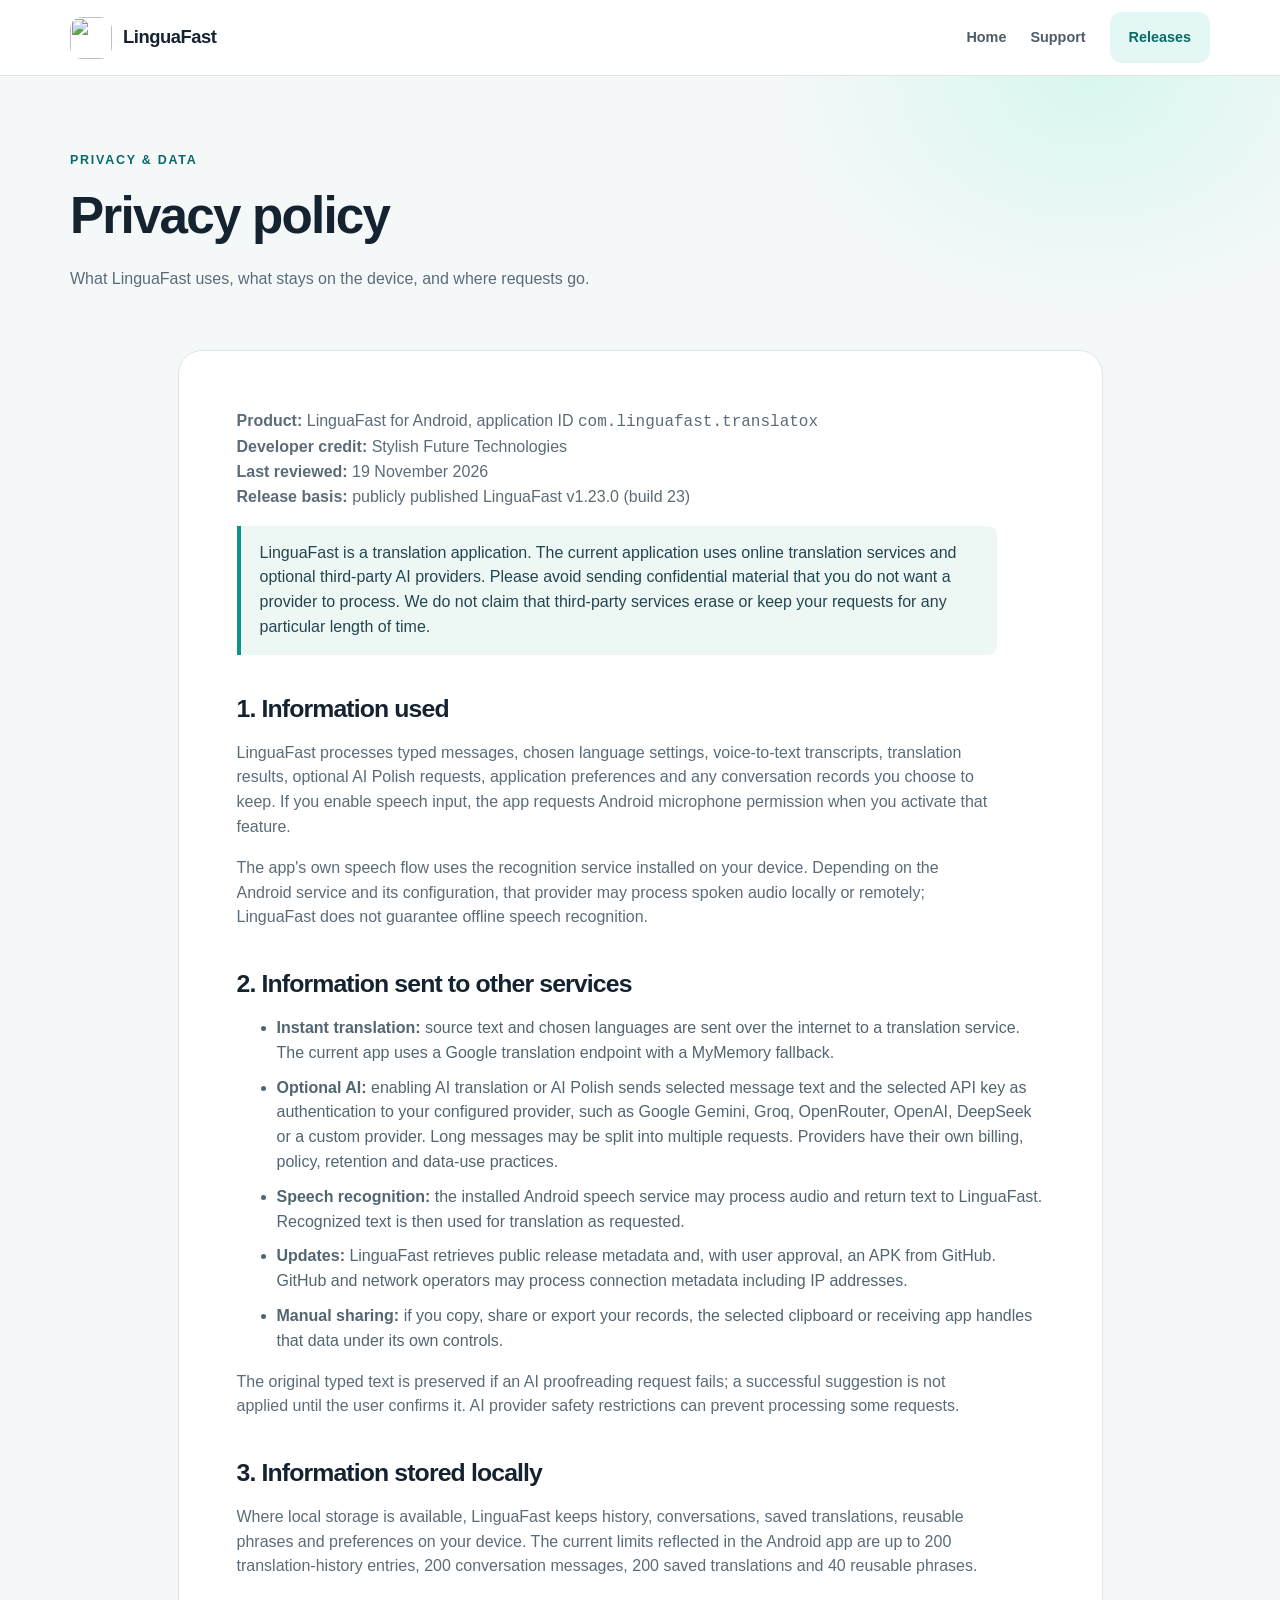
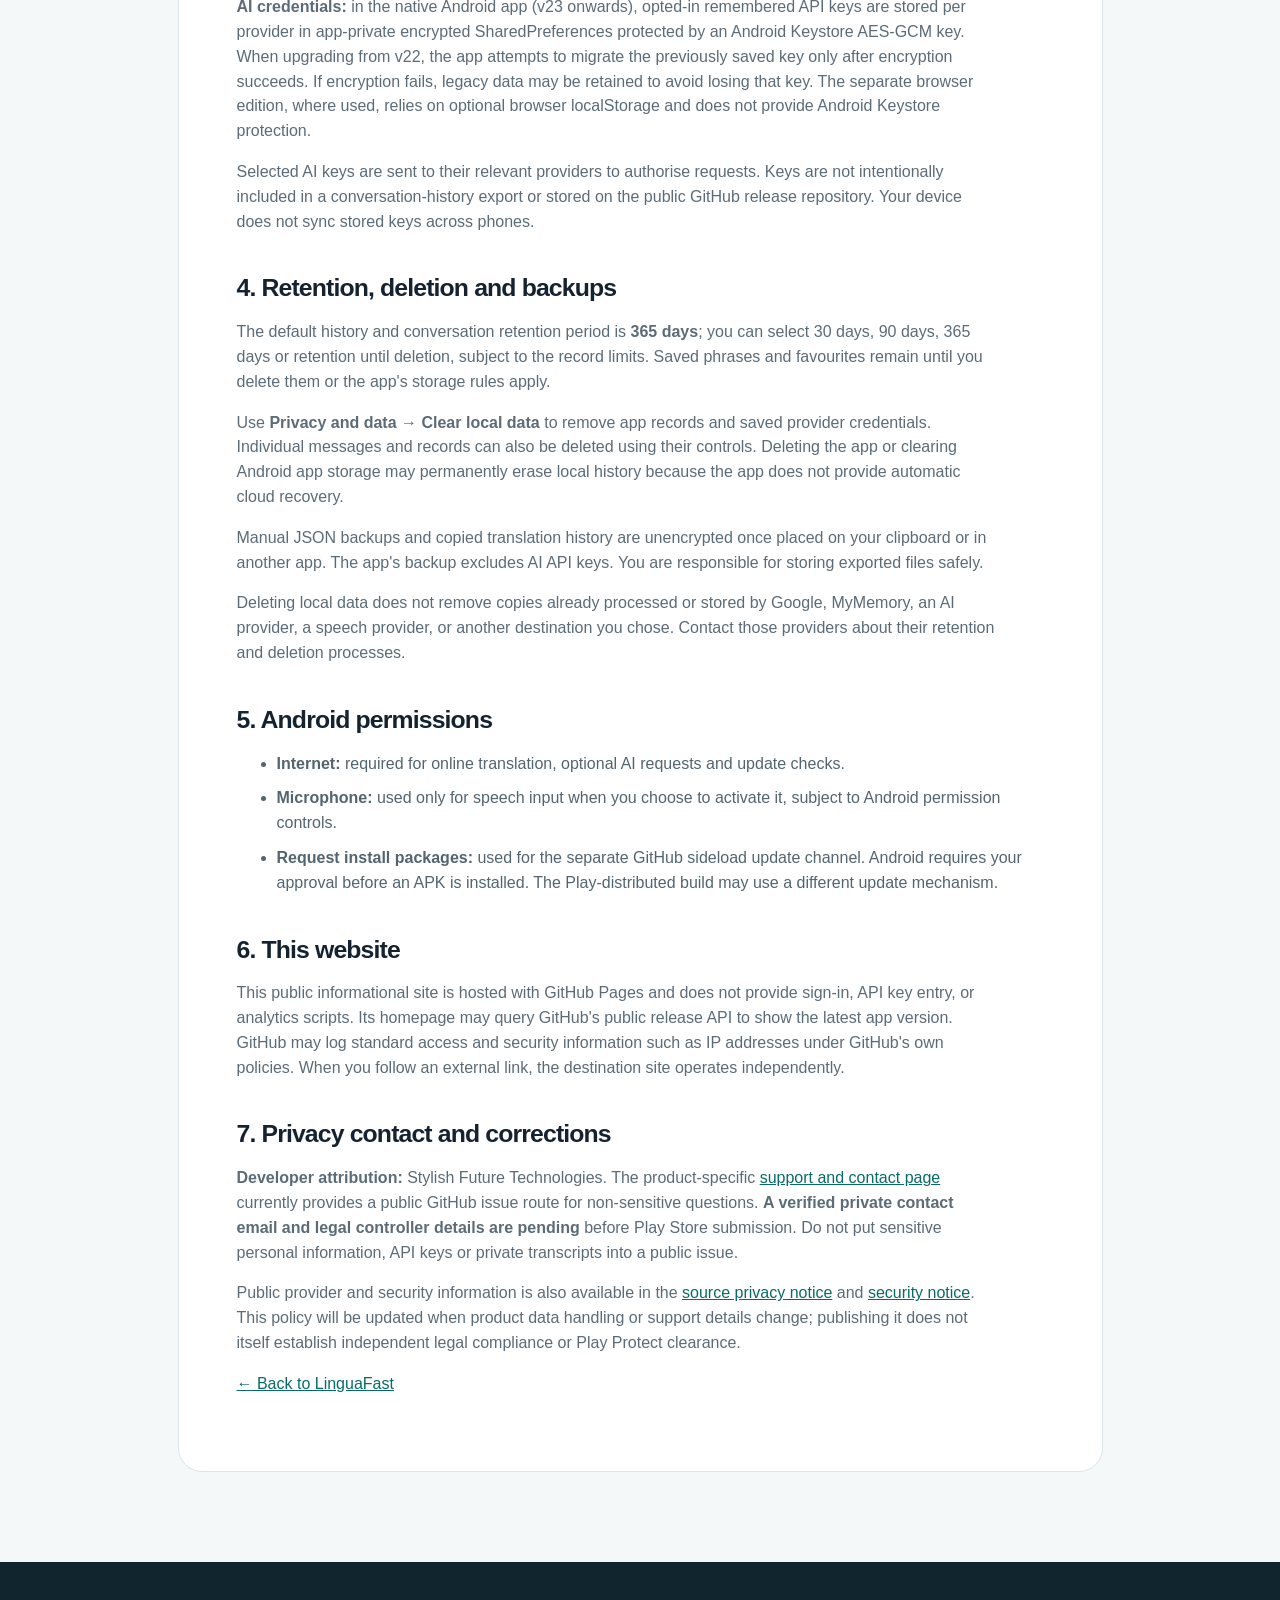
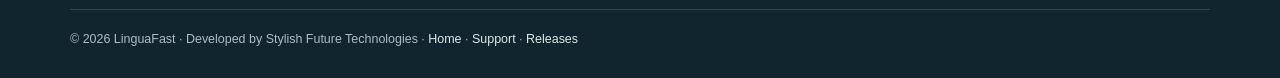
==== docs/privacy.html @ 13a769ec "site: add transparent LinguaFast v23 privacy policy and data-deletion information" ====
<!doctype html><html lang="en"><head>
<meta charset="utf-8"><meta name="viewport" content="width=device-width,initial-scale=1"><meta name="theme-color" content="#0d9488">
<meta name="description" content="LinguaFast for Android privacy policy: how text, speech, translations, AI keys, local records and app updates are handled.">
<title>Privacy policy · LinguaFast</title><link rel="icon" href="favicon.svg" type="image/svg+xml"><link rel="stylesheet" href="style.css">
<link rel="canonical" href="https://madbit1.github.io/linguafast-updates/privacy.html">
</head><body>
<a class="sr-only" href="#main">Skip to content</a>
<header class="site-head"><div class="container head-inner"><a class="identity" href="./"><img src="favicon.svg" width="42" height="42" alt="">LinguaFast</a><nav class="site-nav" aria-label="Navigation"><a href="./">Home</a><a href="support.html">Support</a><a href="https://github.com/madbit1/linguafast-updates/releases/latest" class="nav-cta">Releases</a></nav></div></header>
<main id="main"><section class="page-hero"><div class="container"><div class="eyebrow">Privacy &amp; data</div><h1>Privacy policy</h1><p>What LinguaFast uses, what stays on the device, and where requests go.</p></div></section>
<article class="prose container">
<p><strong>Product:</strong> LinguaFast for Android, application ID <code>com.linguafast.translatox</code><br><strong>Developer credit:</strong> Stylish Future Technologies<br><strong>Last reviewed:</strong> 19 November 2026<br><strong>Release basis:</strong> publicly published LinguaFast v1.23.0 (build 23)</p>
<p class="note">LinguaFast is a translation application. The current application uses online translation services and optional third-party AI providers. Please avoid sending confidential material that you do not want a provider to process. We do not claim that third-party services erase or keep your requests for any particular length of time.</p>
<h2 id="collected">1. Information used</h2>
<p>LinguaFast processes typed messages, chosen language settings, voice-to-text transcripts, translation results, optional AI Polish requests, application preferences and any conversation records you choose to keep. If you enable speech input, the app requests Android microphone permission when you activate that feature.</p>
<p>The app's own speech flow uses the recognition service installed on your device. Depending on the Android service and its configuration, that provider may process spoken audio locally or remotely; LinguaFast does not guarantee offline speech recognition.</p>
<h2 id="services">2. Information sent to other services</h2>
<ul>
<li><strong>Instant translation:</strong> source text and chosen languages are sent over the internet to a translation service. The current app uses a Google translation endpoint with a MyMemory fallback.</li>
<li><strong>Optional AI:</strong> enabling AI translation or AI Polish sends selected message text and the selected API key as authentication to your configured provider, such as Google Gemini, Groq, OpenRouter, OpenAI, DeepSeek or a custom provider. Long messages may be split into multiple requests. Providers have their own billing, policy, retention and data-use practices.</li>
<li><strong>Speech recognition:</strong> the installed Android speech service may process audio and return text to LinguaFast. Recognized text is then used for translation as requested.</li>
<li><strong>Updates:</strong> LinguaFast retrieves public release metadata and, with user approval, an APK from GitHub. GitHub and network operators may process connection metadata including IP addresses.</li>
<li><strong>Manual sharing:</strong> if you copy, share or export your records, the selected clipboard or receiving app handles that data under its own controls.</li>
</ul>
<p>The original typed text is preserved if an AI proofreading request fails; a successful suggestion is not applied until the user confirms it. AI provider safety restrictions can prevent processing some requests.</p>
<h2 id="stored">3. Information stored locally</h2>
<p>Where local storage is available, LinguaFast keeps history, conversations, saved translations, reusable phrases and preferences on your device. The current limits reflected in the Android app are up to 200 translation-history entries, 200 conversation messages, 200 saved translations and 40 reusable phrases.</p>
<p><strong>AI credentials:</strong> in the native Android app (v23 onwards), opted-in remembered API keys are stored per provider in app-private encrypted SharedPreferences protected by an Android Keystore AES-GCM key. When upgrading from v22, the app attempts to migrate the previously saved key only after encryption succeeds. If encryption fails, legacy data may be retained to avoid losing that key. The separate browser edition, where used, relies on optional browser localStorage and does not provide Android Keystore protection.</p>
<p>Selected AI keys are sent to their relevant providers to authorise requests. Keys are not intentionally included in a conversation-history export or stored on the public GitHub release repository. Your device does not sync stored keys across phones.</p>
<h2 id="retention">4. Retention, deletion and backups</h2>
<p>The default history and conversation retention period is <strong>365 days</strong>; you can select 30 days, 90 days, 365 days or retention until deletion, subject to the record limits. Saved phrases and favourites remain until you delete them or the app's storage rules apply.</p>
<p>Use <strong>Privacy and data → Clear local data</strong> to remove app records and saved provider credentials. Individual messages and records can also be deleted using their controls. Deleting the app or clearing Android app storage may permanently erase local history because the app does not provide automatic cloud recovery.</p>
<p>Manual JSON backups and copied translation history are unencrypted once placed on your clipboard or in another app. The app's backup excludes AI API keys. You are responsible for storing exported files safely.</p>
<p>Deleting local data does not remove copies already processed or stored by Google, MyMemory, an AI provider, a speech provider, or another destination you chose. Contact those providers about their retention and deletion processes.</p>
<h2 id="permissions">5. Android permissions</h2>
<ul>
<li><strong>Internet:</strong> required for online translation, optional AI requests and update checks.</li>
<li><strong>Microphone:</strong> used only for speech input when you choose to activate it, subject to Android permission controls.</li>
<li><strong>Request install packages:</strong> used for the separate GitHub sideload update channel. Android requires your approval before an APK is installed. The Play-distributed build may use a different update mechanism.</li>
</ul>
<h2 id="website">6. This website</h2>
<p>This public informational site is hosted with GitHub Pages and does not provide sign-in, API key entry, or analytics scripts. Its homepage may query GitHub's public release API to show the latest app version. GitHub may log standard access and security information such as IP addresses under GitHub's own policies. When you follow an external link, the destination site operates independently.</p>
<h2 id="contact">7. Privacy contact and corrections</h2>
<p><strong>Developer attribution:</strong> Stylish Future Technologies. The product-specific <a href="support.html">support and contact page</a> currently provides a public GitHub issue route for non-sensitive questions. <strong>A verified private contact email and legal controller details are pending</strong> before Play Store submission. Do not put sensitive personal information, API keys or private transcripts into a public issue.</p>
<p>Public provider and security information is also available in the <a href="https://github.com/madbit1/linguafast-updates/blob/main/PRIVACY_POLICY.md">source privacy notice</a> and <a href="https://github.com/madbit1/linguafast-updates/blob/main/SECURITY.md">security notice</a>. This policy will be updated when product data handling or support details change; publishing it does not itself establish independent legal compliance or Play Protect clearance.</p>
<p><a href="./">← Back to LinguaFast</a></p>
</article></main>
<footer class="footer"><div class="container"><div class="footer-bottom">© 2026 LinguaFast · Developed by Stylish Future Technologies · <a href="./">Home</a> · <a href="support.html">Support</a> · <a href="https://github.com/madbit1/linguafast-updates/releases/latest">Releases</a></div></div></footer></body></html>
---- docs/style.css ----
/* LinguaFast website — mirrors the Android app's teal brand and orange conversation mode. */
:root{color-scheme:light;--bg:#f5f8f9;--paper:#fff;--ink:#152331;--muted:#5b6c78;--line:#dce6e9;--teal:#0d9488;--deep:#086b67;--aqua:#e3f8f4;--orange:#e86a2c;--lav:#6d28d9;--shadow:0 22px 60px rgba(13,43,50,.10)}
*{box-sizing:border-box}html{scroll-behavior:smooth}body{margin:0;background:var(--bg);color:var(--ink);font:16px/1.55 -apple-system,BlinkMacSystemFont,"Segoe UI",Roboto,Arial,sans-serif}a{color:var(--deep)}a:hover{text-decoration:none}a:focus-visible,button:focus-visible{outline:3px solid #fb923c;outline-offset:3px}h1,h2,h3,p{margin-top:0}h1,h2,h3{line-height:1.12;letter-spacing:-.035em}h1{font-size:clamp(2.5rem,6vw,5rem);font-weight:800;margin-bottom:22px}h2{font-size:clamp(2rem,4vw,3.1rem);margin-bottom:18px}h3{font-size:1.2rem;margin-bottom:10px}p{color:var(--muted)}.container{width:min(1140px,calc(100% - 38px));margin-inline:auto}.sr-only{position:absolute;width:1px;height:1px;overflow:hidden;clip:rect(0,0,0,0);white-space:nowrap}
header.site-head{background:rgba(255,255,255,.96);border-bottom:1px solid var(--line);position:sticky;top:0;z-index:10;backdrop-filter:blur(14px)}.head-inner{min-height:75px;display:flex;align-items:center;justify-content:space-between;gap:20px}.identity{display:flex;align-items:center;gap:11px;color:var(--ink);text-decoration:none;font-size:1.15rem;font-weight:800;letter-spacing:-.025em}.identity img{width:42px;height:42px;border-radius:12px}.site-nav{display:flex;align-items:center;gap:24px;font-size:.9rem;font-weight:650}.site-nav a{color:#4c5d68;text-decoration:none}.site-nav a:hover{color:var(--teal)}.nav-cta,.button{display:inline-flex;justify-content:center;align-items:center;gap:9px;border-radius:12px;padding:13px 18px;font-weight:750;text-decoration:none;border:1px solid transparent;transition:transform .15s ease,box-shadow .15s ease}.nav-cta{background:var(--aqua);color:var(--deep)!important}.button:hover,.nav-cta:hover{transform:translateY(-2px)}.button-primary{background:var(--teal);color:white;box-shadow:0 10px 22px rgba(13,148,136,.2)}.button-primary:hover{color:white}.button-ghost{border-color:#cbdcdd;background:white;color:var(--ink)}.button-dark{background:#19313b;color:white}.button-dark:hover{color:#fff}
.hero{padding:72px 0 86px;overflow:hidden;background:radial-gradient(ellipse 700px 450px at 87% 22%,#cef7f0 0%,transparent 74%),radial-gradient(ellipse 630px 410px at 3% 85%,#e9f4ff 0%,transparent 78%),var(--bg)}.hero-grid{display:grid;grid-template-columns:1.1fr .9fr;gap:60px;align-items:center}.eyebrow{color:var(--deep);font-size:.78rem;font-weight:850;letter-spacing:.14em;text-transform:uppercase;margin-bottom:17px}.hero-lead{font-size:clamp(1.06rem,1.7vw,1.27rem);max-width:620px;line-height:1.7}.hero-actions{display:flex;flex-wrap:wrap;gap:12px;margin:28px 0 23px}.little-note{font-size:.83rem;max-width:570px;line-height:1.65}.hero-trust{display:flex;flex-wrap:wrap;gap:10px;margin-top:32px}.hero-trust span{padding:8px 12px;background:#fff;border:1px solid var(--line);border-radius:999px;color:#48616b;font-weight:650;font-size:.78rem}
.section{padding:88px 0}.section.alt{background:#fff}.section-heading{max-width:700px;margin-bottom:34px}.section-heading p{font-size:1.06rem}.grid3{display:grid;grid-template-columns:repeat(3,minmax(0,1fr));gap:18px}.feature{padding:27px 25px 28px;border-radius:22px;background:#fff;border:1px solid var(--line);min-height:240px;box-shadow:0 5px 28px rgba(12,39,46,.03)}.feature p{font-size:.96rem}.feature-icon{display:grid;place-items:center;width:49px;height:49px;border-radius:14px;background:var(--aqua);font-size:1.5rem;margin-bottom:20px}.feature:nth-child(2) .feature-icon{background:#fff1e9}.feature:nth-child(3) .feature-icon{background:#eee8ff}.feature:nth-child(5) .feature-icon{background:#e9efff}.feature:nth-child(6) .feature-icon{background:#fff2de}
.phone-wrap{position:relative;max-width:420px;margin:0 auto;padding:28px 0}.phone-wrap:before{content:"";position:absolute;width:260px;height:260px;border:1px solid #a2e0d7;border-radius:50%;top:-5px;right:-32px;opacity:.7}.phone-wrap:after{content:"";position:absolute;width:160px;height:160px;background:#ffebd9;border-radius:50%;bottom:5px;left:-60px;z-index:0}.phone{position:relative;z-index:1;background:#f4f6f8;border:9px solid #1f3037;box-shadow:0 28px 75px rgba(13,40,50,.25);border-radius:38px;max-width:355px;margin:auto;padding:19px 15px 18px;min-height:606px;color:#1c2c38;transform:rotate(1.2deg)}.phone-top{display:flex;align-items:center;justify-content:space-between;margin-bottom:15px;font-size:.7rem}.phone-brand{display:flex;align-items:center;gap:8px;font-size:.98rem;font-weight:850}.mini-logo{display:grid;place-items:center;width:29px;height:29px;border-radius:8px;background:#0d9488;color:#fff;font-weight:850}.phone-panel{background:#fff;border:1px solid #e1e7eb;border-radius:13px;padding:12px;margin-bottom:10px;box-shadow:0 2px 12px rgba(31,44,53,.04)}.mode-row{display:grid;grid-template-columns:1fr 1fr;gap:7px;margin-bottom:12px}.mode-row span{font-size:.7rem;text-align:center;padding:14px 5px;border:1px solid #f4a57b;border-radius:10px;background:#fff}.mode-row span:first-child{background:#0d9488;border-color:#0d9488;color:#fff}.mode-row b{display:block;font-size:.78rem}.language-row{display:flex;gap:9px;justify-content:space-between;align-items:center;font-size:.82rem;font-weight:750}.switch{color:#0d9488;font-size:1.1rem}.hint{font-size:.67rem;color:#80919b;margin-bottom:7px;text-transform:uppercase;font-weight:800;letter-spacing:.06em}.phone-content{line-height:1.45;font-size:.9rem;min-height:60px}.phone-actions{display:flex;gap:7px;padding-top:10px;border-top:1px solid #edf1f2;margin-top:12px;font-size:.7rem;color:#64747d}.phone-actions span{background:#f6f8f8;border:1px solid #e7ecee;padding:6px 8px;border-radius:7px}.phone-primary{padding:11px;border-radius:11px;background:#0d9488;text-align:center;color:#fff;font-weight:800;font-size:.78rem;margin:10px 0}.phone-footer{display:flex;justify-content:space-between;color:#88969e;font-size:.69rem}.float-pill{position:absolute;z-index:2;right:-19px;bottom:70px;padding:13px 17px;background:white;border:1px solid #e4ebe9;border-radius:13px;font-size:.78rem;font-weight:800;box-shadow:0 10px 26px rgba(22,55,53,.14);transform:rotate(-3deg)}.float-pill b{color:var(--teal)}
.showcase{display:grid;grid-template-columns:1fr 1fr;gap:50px;align-items:center}.chat-panel{background:#142c39;border-radius:25px;padding:22px;box-shadow:var(--shadow);color:white}.chat-head{display:flex;align-items:center;justify-content:space-between;border-bottom:1px solid #35505c;padding-bottom:14px;font-size:.84rem;font-weight:780}.chat-bubble{padding:13px 16px;border-radius:14px;max-width:87%;margin-top:14px;background:#224752;color:#fff;font-size:.91rem}.chat-bubble:nth-of-type(3){background:#0d9488;margin-left:auto}.chat-bubble:nth-of-type(4){background:#ea580c}.chat-bubble small{display:block;font-weight:850;font-size:.7rem;opacity:.7;margin-bottom:6px}.chat-tools{display:flex;justify-content:space-between;gap:8px;padding-top:18px;color:#b8d4d7;font-size:.75rem}.chat-tools span{padding:9px 10px;border-radius:9px;background:#20404d}.preview-label{color:#748a93;font-size:.77rem;margin-top:14px}
.provider-list{display:flex;flex-wrap:wrap;gap:9px;margin:23px 0}.provider-list span{background:white;padding:9px 13px;border:1px solid var(--line);border-radius:9px;font-weight:730;font-size:.83rem}.soft-panel{background:#effaf8;border-radius:24px;padding:34px;border:1px solid #d3ebe5}.two-column{display:grid;grid-template-columns:1fr 1fr;gap:32px}.callout{background:#132f3a;color:#fff;border-radius:24px;padding:38px 42px;display:flex;justify-content:space-between;gap:28px;align-items:center}.callout h2{font-size:clamp(1.8rem,3vw,2.6rem);margin-bottom:12px}.callout p{color:#c6d9dc;margin-bottom:0}.callout .button{white-space:nowrap}.release-date{font-size:.77rem;letter-spacing:.12em;text-transform:uppercase;font-weight:850;color:var(--deep)}.version-big{font-size:2.6rem;font-weight:850;letter-spacing:-.05em;margin:10px 0}.fine{font-size:.8rem;color:#667882}.footer{background:#11252e;padding:47px 0 30px;color:#d7e4e7}.footer a{color:#dce9e9;text-decoration:none}.footer a:hover{text-decoration:underline}.footer-grid{display:grid;grid-template-columns:2fr 1fr 1fr;gap:30px;padding-bottom:30px}.footer p{color:#adbdc2;font-size:.86rem}.footer h3{color:#fff;font-size:.9rem}.footer ul{list-style:none;padding:0;margin:0}.footer li{margin-bottom:9px;font-size:.85rem}.footer-bottom{border-top:1px solid #2f4852;padding-top:20px;font-size:.78rem;color:#acbec3}
.page-hero{padding:75px 0 43px;background:radial-gradient(ellipse 400px 300px at 85% 0%,#d9f7ef 0%,transparent 80%)}.page-hero h1{font-size:clamp(2.2rem,4vw,3.5rem);max-width:760px}.prose{background:white;border:1px solid var(--line);border-radius:24px;padding:clamp(24px,5vw,58px);margin:0 auto 90px;max-width:925px}.prose h2{font-size:1.55rem;margin-top:40px}.prose h3{font-size:1.05rem;margin-top:26px}.prose li{color:#526570;margin-bottom:10px}.prose p{max-width:760px}.prose .note{border-left:4px solid var(--teal);background:#edf8f5;padding:15px 19px;border-radius:0 9px 9px 0;color:#244550}.prose .warning{border-left-color:#d46a36;background:#fff5e9}.prose a{word-break:break-word}
@media(max-width:900px){.hero-grid{gap:25px;grid-template-columns:1fr 1fr}.phone{transform:none}.showcase{gap:30px}.site-nav{gap:15px}}@media(max-width:720px){.hero-grid,.showcase,.two-column{grid-template-columns:1fr}.hero{padding:52px 0 68px}.hero-grid{gap:25px}.grid3{grid-template-columns:1fr 1fr}.site-nav a:not(.nav-cta){display:none}.section{padding:65px 0}.showcase>div:first-child{order:2}.showcase>div:nth-child(2){order:1}.footer-grid{grid-template-columns:1fr 1fr}.footer-grid>div:first-child{grid-column:1/-1}.callout{display:block;padding:30px}.callout .button{margin-top:22px}.phone-wrap{max-width:380px}.float-pill{right:0}}
@media(max-width:460px){.container{width:min(100% - 30px,1140px)}.grid3{grid-template-columns:1fr}.head-inner{min-height:68px}.nav-cta{padding:10px 12px;font-size:.8rem}.feature{min-height:0}.hero-trust{gap:6px}.hero-trust span{font-size:.72rem}.footer-grid{grid-template-columns:1fr}.float-pill{right:4px}.phone-wrap:before{right:0}.phone{border-width:7px;min-height:570px}}
@media(prefers-reduced-motion:reduce){html{scroll-behavior:auto}.button,.nav-cta{transition:none}}
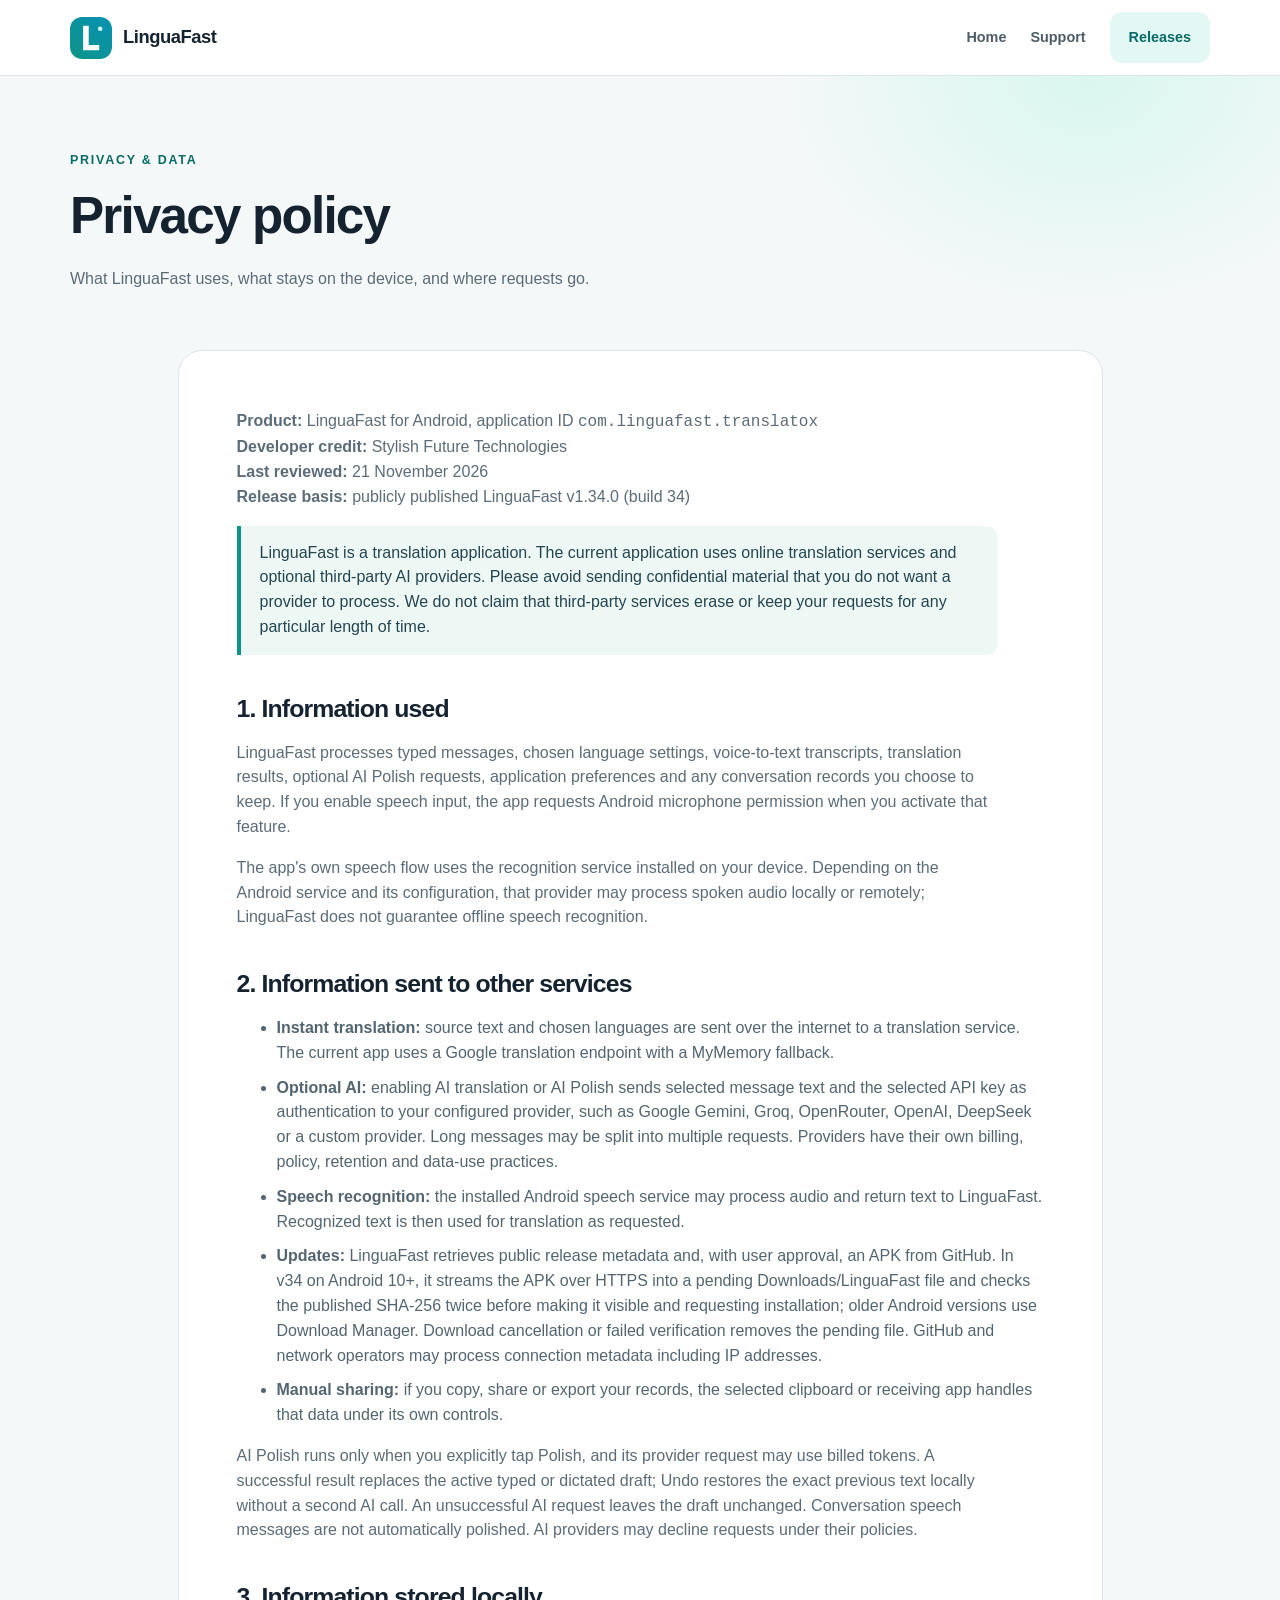
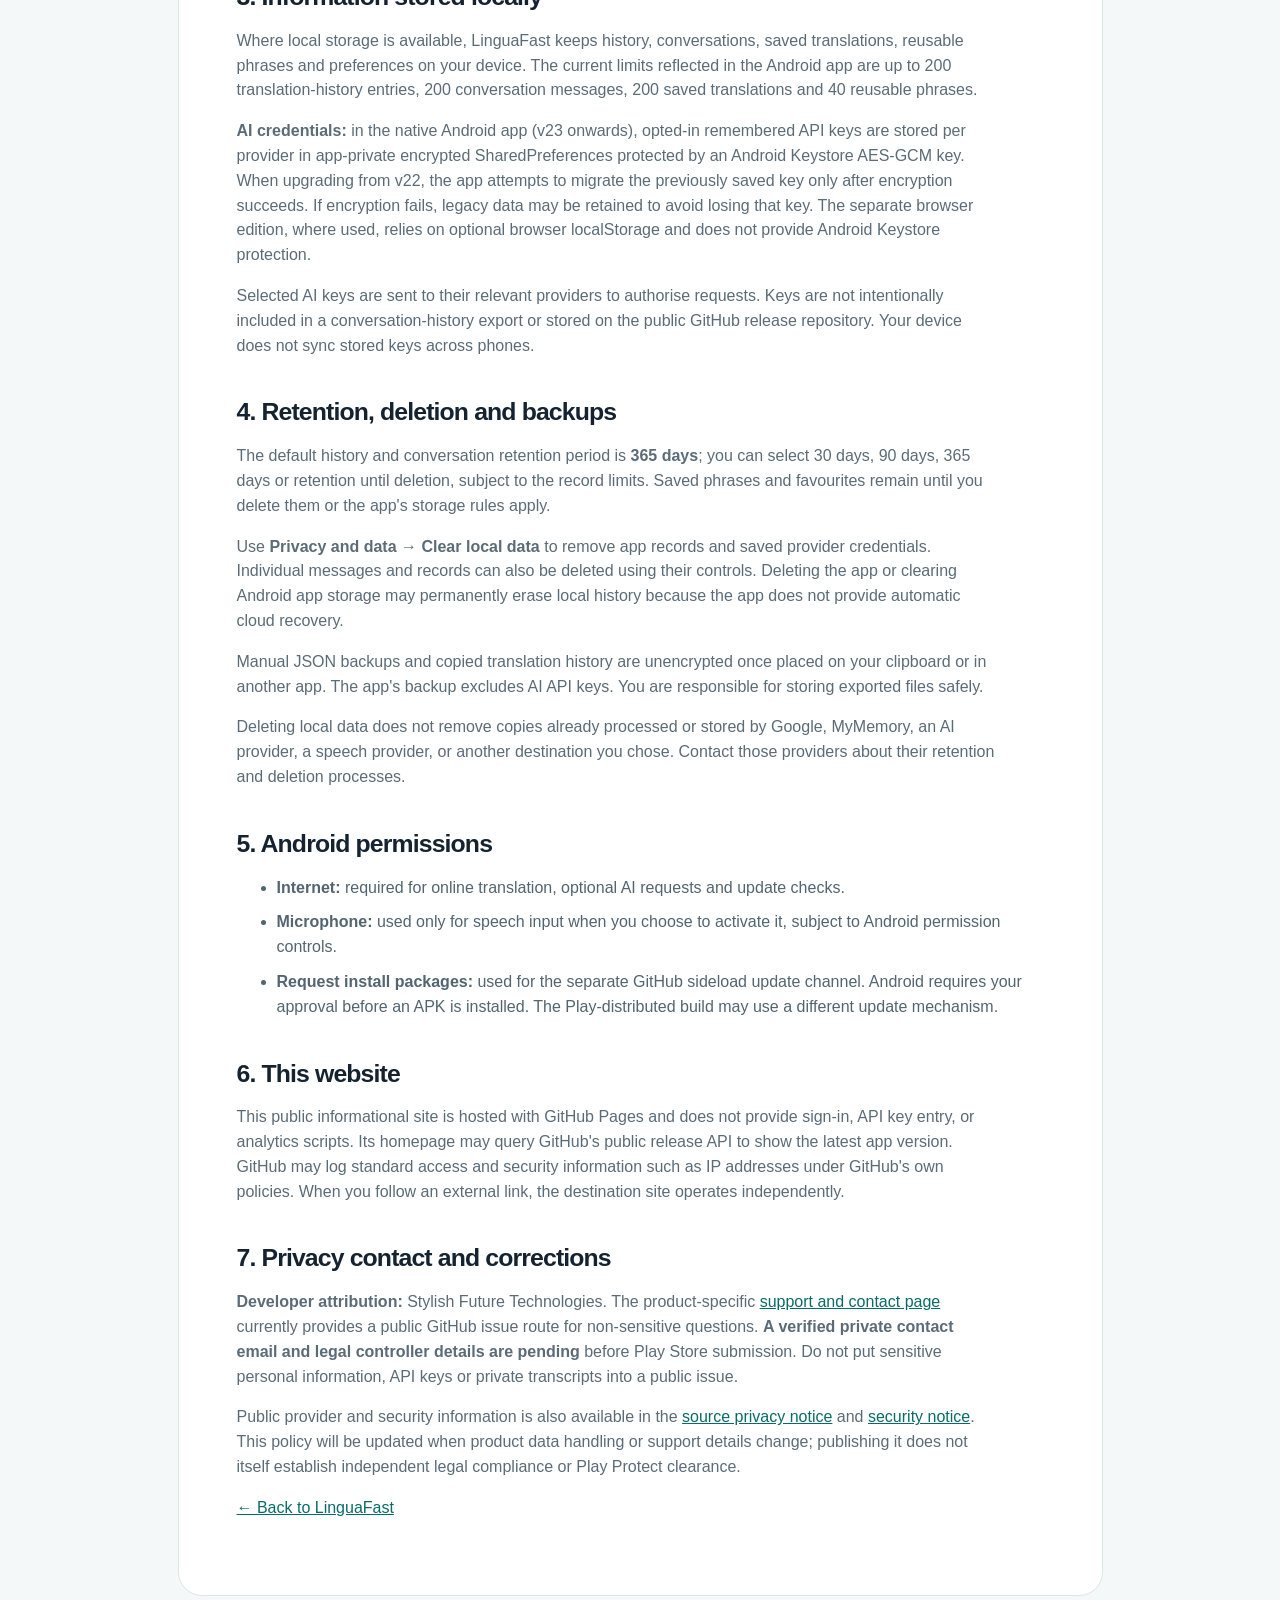
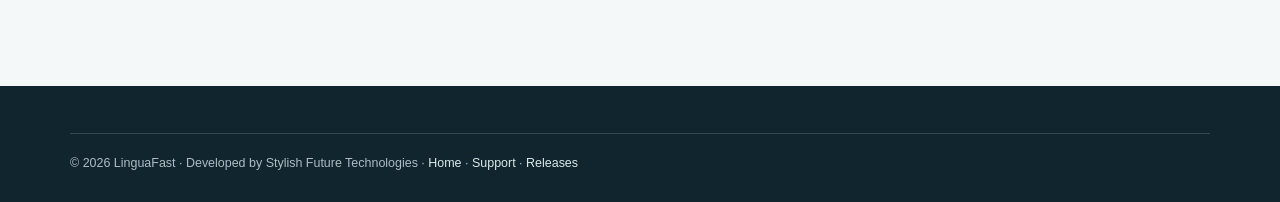
==== commit ed39dab0: "docs: synchronize legacy release-repo site privacy.html with canonical v34 site" ====
--- a/docs/privacy.html
+++ b/docs/privacy.html
@@ -2,13 +2,13 @@
 <meta charset="utf-8"><meta name="viewport" content="width=device-width,initial-scale=1"><meta name="theme-color" content="#0d9488">
 <meta name="description" content="LinguaFast for Android privacy policy: how text, speech, translations, AI keys, local records and app updates are handled.">
 <title>Privacy policy · LinguaFast</title><link rel="icon" href="favicon.svg" type="image/svg+xml"><link rel="stylesheet" href="style.css">
-<link rel="canonical" href="https://madbit1.github.io/linguafast-updates/privacy.html">
+<link rel="canonical" href="https://madbit1.github.io/linguafast/privacy.html">
 </head><body>
 <a class="sr-only" href="#main">Skip to content</a>
 <header class="site-head"><div class="container head-inner"><a class="identity" href="./"><img src="favicon.svg" width="42" height="42" alt="">LinguaFast</a><nav class="site-nav" aria-label="Navigation"><a href="./">Home</a><a href="support.html">Support</a><a href="https://github.com/madbit1/linguafast-updates/releases/latest" class="nav-cta">Releases</a></nav></div></header>
 <main id="main"><section class="page-hero"><div class="container"><div class="eyebrow">Privacy &amp; data</div><h1>Privacy policy</h1><p>What LinguaFast uses, what stays on the device, and where requests go.</p></div></section>
 <article class="prose container">
-<p><strong>Product:</strong> LinguaFast for Android, application ID <code>com.linguafast.translatox</code><br><strong>Developer credit:</strong> Stylish Future Technologies<br><strong>Last reviewed:</strong> 19 November 2026<br><strong>Release basis:</strong> publicly published LinguaFast v1.23.0 (build 23)</p>
+<p><strong>Product:</strong> LinguaFast for Android, application ID <code>com.linguafast.translatox</code><br><strong>Developer credit:</strong> Stylish Future Technologies<br><strong>Last reviewed:</strong> 21 November 2026<br><strong>Release basis:</strong> publicly published LinguaFast v1.34.0 (build 34)</p>
 <p class="note">LinguaFast is a translation application. The current application uses online translation services and optional third-party AI providers. Please avoid sending confidential material that you do not want a provider to process. We do not claim that third-party services erase or keep your requests for any particular length of time.</p>
 <h2 id="collected">1. Information used</h2>
 <p>LinguaFast processes typed messages, chosen language settings, voice-to-text transcripts, translation results, optional AI Polish requests, application preferences and any conversation records you choose to keep. If you enable speech input, the app requests Android microphone permission when you activate that feature.</p>
@@ -18,10 +18,10 @@
 <li><strong>Instant translation:</strong> source text and chosen languages are sent over the internet to a translation service. The current app uses a Google translation endpoint with a MyMemory fallback.</li>
 <li><strong>Optional AI:</strong> enabling AI translation or AI Polish sends selected message text and the selected API key as authentication to your configured provider, such as Google Gemini, Groq, OpenRouter, OpenAI, DeepSeek or a custom provider. Long messages may be split into multiple requests. Providers have their own billing, policy, retention and data-use practices.</li>
 <li><strong>Speech recognition:</strong> the installed Android speech service may process audio and return text to LinguaFast. Recognized text is then used for translation as requested.</li>
-<li><strong>Updates:</strong> LinguaFast retrieves public release metadata and, with user approval, an APK from GitHub. GitHub and network operators may process connection metadata including IP addresses.</li>
+<li><strong>Updates:</strong> LinguaFast retrieves public release metadata and, with user approval, an APK from GitHub. In v34 on Android 10+, it streams the APK over HTTPS into a pending Downloads/LinguaFast file and checks the published SHA-256 twice before making it visible and requesting installation; older Android versions use Download Manager. Download cancellation or failed verification removes the pending file. GitHub and network operators may process connection metadata including IP addresses.</li>
 <li><strong>Manual sharing:</strong> if you copy, share or export your records, the selected clipboard or receiving app handles that data under its own controls.</li>
 </ul>
-<p>The original typed text is preserved if an AI proofreading request fails; a successful suggestion is not applied until the user confirms it. AI provider safety restrictions can prevent processing some requests.</p>
+<p>AI Polish runs only when you explicitly tap Polish, and its provider request may use billed tokens. A successful result replaces the active typed or dictated draft; Undo restores the exact previous text locally without a second AI call. An unsuccessful AI request leaves the draft unchanged. Conversation speech messages are not automatically polished. AI providers may decline requests under their policies.</p>
 <h2 id="stored">3. Information stored locally</h2>
 <p>Where local storage is available, LinguaFast keeps history, conversations, saved translations, reusable phrases and preferences on your device. The current limits reflected in the Android app are up to 200 translation-history entries, 200 conversation messages, 200 saved translations and 40 reusable phrases.</p>
 <p><strong>AI credentials:</strong> in the native Android app (v23 onwards), opted-in remembered API keys are stored per provider in app-private encrypted SharedPreferences protected by an Android Keystore AES-GCM key. When upgrading from v22, the app attempts to migrate the previously saved key only after encryption succeeds. If encryption fails, legacy data may be retained to avoid losing that key. The separate browser edition, where used, relies on optional browser localStorage and does not provide Android Keystore protection.</p>
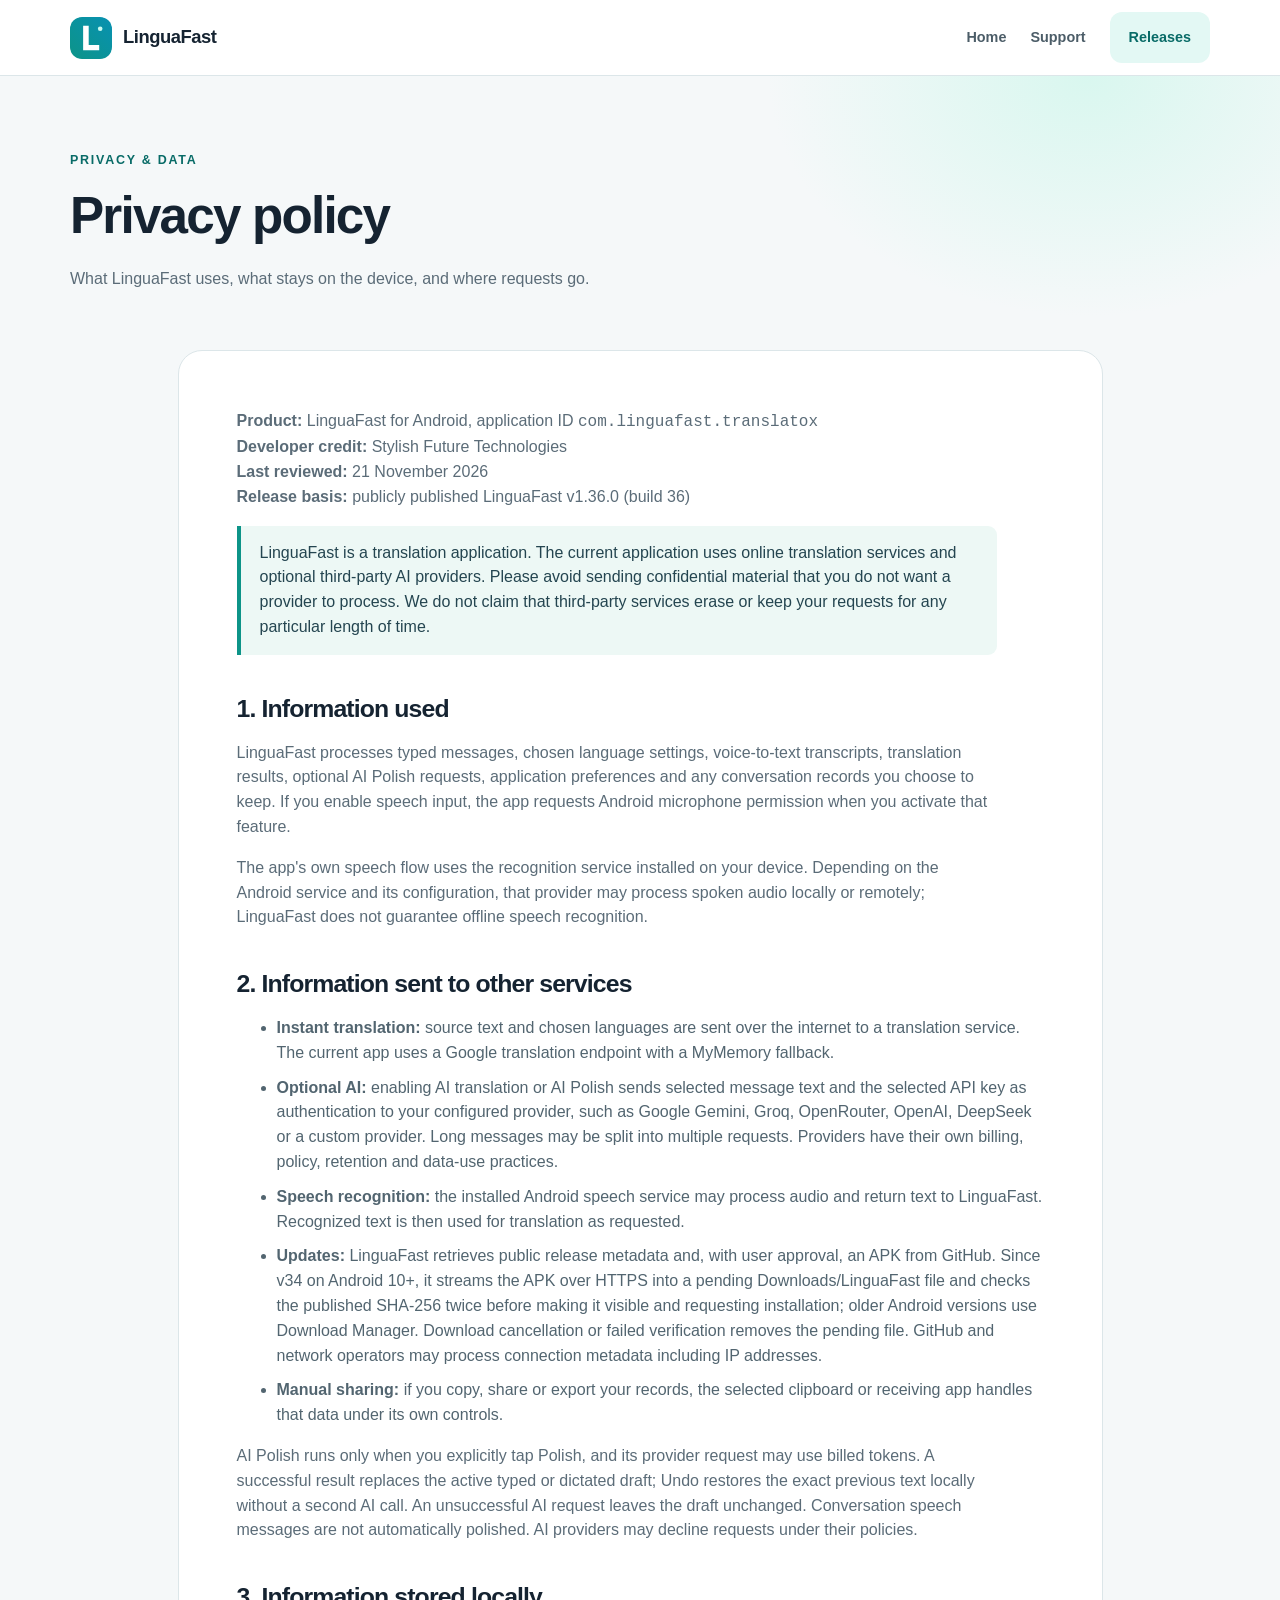
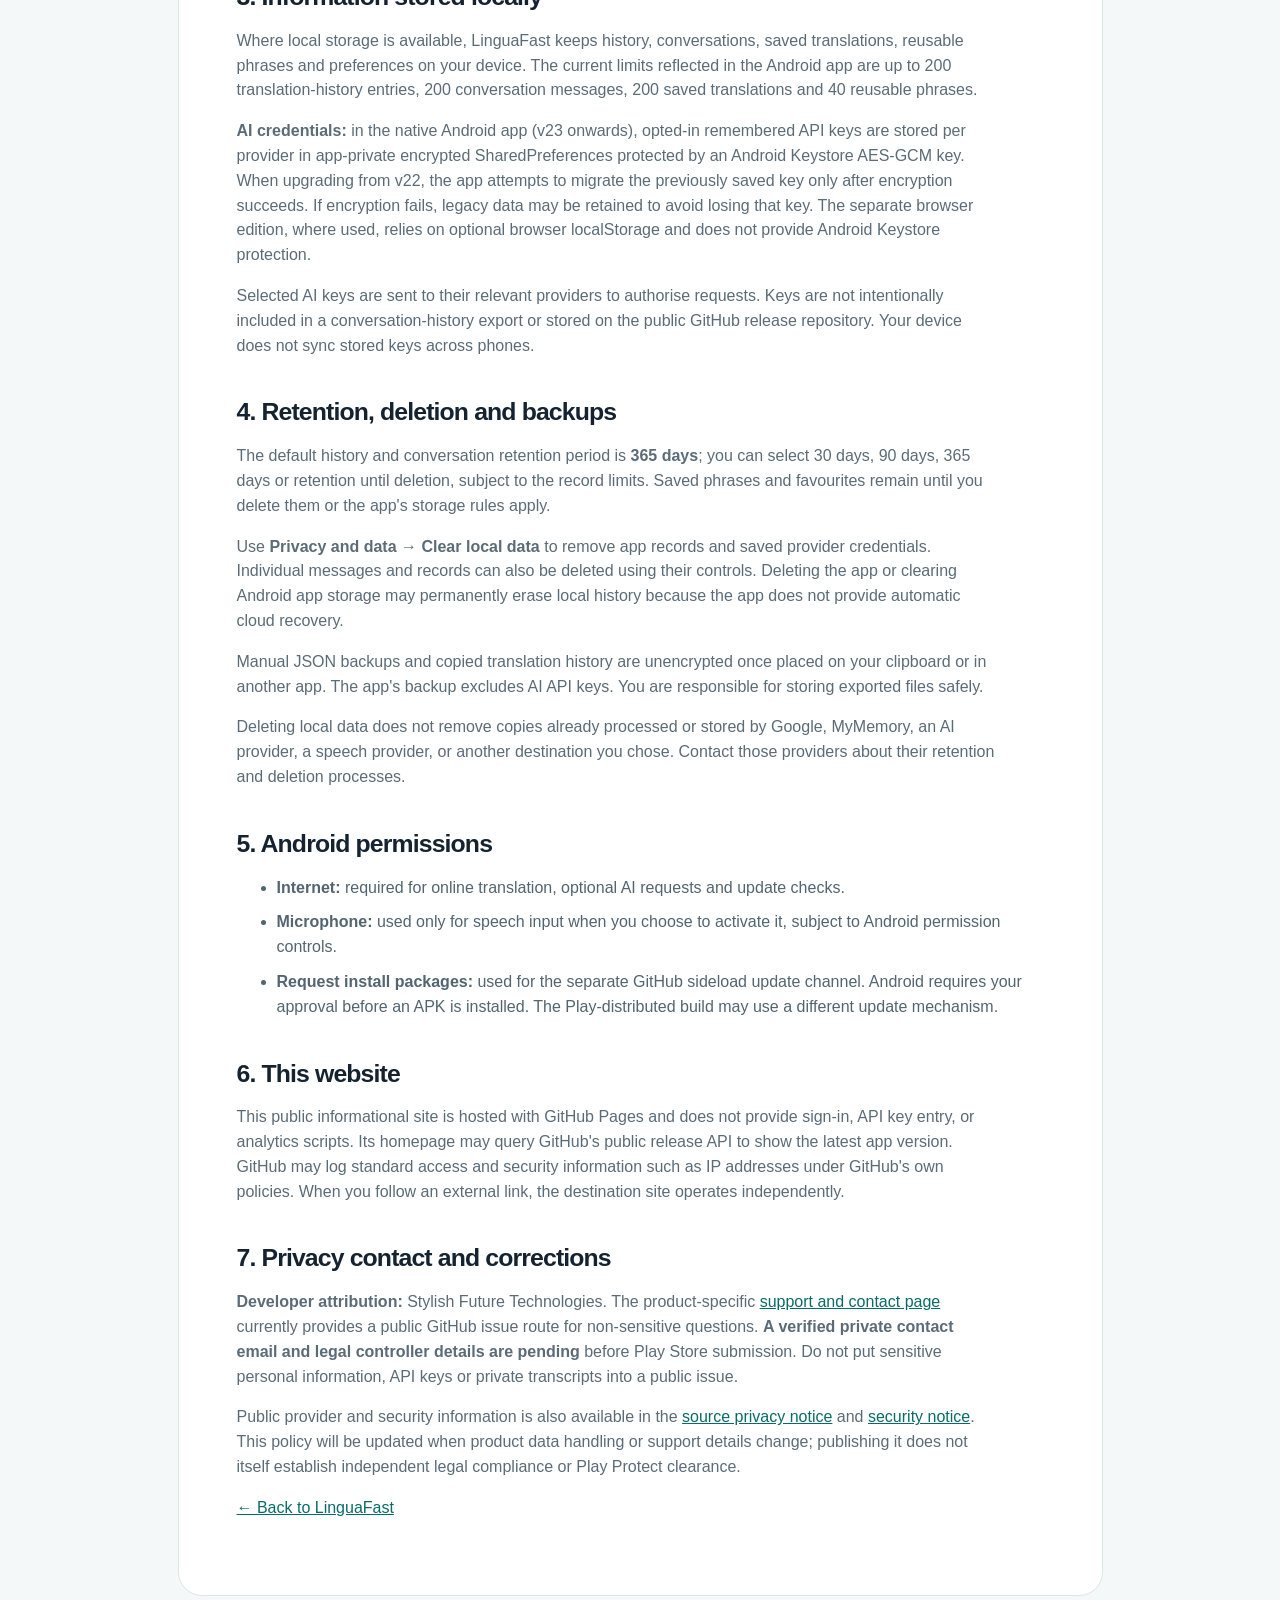
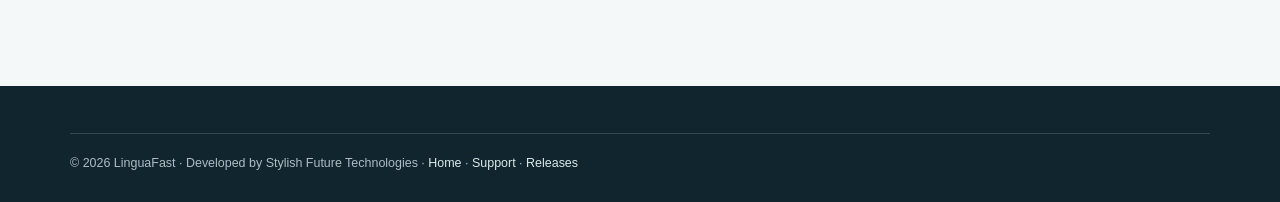
==== commit d1c94287: "sync v36 public website: privacy.html" ====
--- a/docs/privacy.html
+++ b/docs/privacy.html
@@ -8,7 +8,7 @@
 <header class="site-head"><div class="container head-inner"><a class="identity" href="./"><img src="favicon.svg" width="42" height="42" alt="">LinguaFast</a><nav class="site-nav" aria-label="Navigation"><a href="./">Home</a><a href="support.html">Support</a><a href="https://github.com/madbit1/linguafast-updates/releases/latest" class="nav-cta">Releases</a></nav></div></header>
 <main id="main"><section class="page-hero"><div class="container"><div class="eyebrow">Privacy &amp; data</div><h1>Privacy policy</h1><p>What LinguaFast uses, what stays on the device, and where requests go.</p></div></section>
 <article class="prose container">
-<p><strong>Product:</strong> LinguaFast for Android, application ID <code>com.linguafast.translatox</code><br><strong>Developer credit:</strong> Stylish Future Technologies<br><strong>Last reviewed:</strong> 21 November 2026<br><strong>Release basis:</strong> publicly published LinguaFast v1.34.0 (build 34)</p>
+<p><strong>Product:</strong> LinguaFast for Android, application ID <code>com.linguafast.translatox</code><br><strong>Developer credit:</strong> Stylish Future Technologies<br><strong>Last reviewed:</strong> 21 November 2026<br><strong>Release basis:</strong> publicly published LinguaFast v1.36.0 (build 36)</p>
 <p class="note">LinguaFast is a translation application. The current application uses online translation services and optional third-party AI providers. Please avoid sending confidential material that you do not want a provider to process. We do not claim that third-party services erase or keep your requests for any particular length of time.</p>
 <h2 id="collected">1. Information used</h2>
 <p>LinguaFast processes typed messages, chosen language settings, voice-to-text transcripts, translation results, optional AI Polish requests, application preferences and any conversation records you choose to keep. If you enable speech input, the app requests Android microphone permission when you activate that feature.</p>
@@ -18,7 +18,7 @@
 <li><strong>Instant translation:</strong> source text and chosen languages are sent over the internet to a translation service. The current app uses a Google translation endpoint with a MyMemory fallback.</li>
 <li><strong>Optional AI:</strong> enabling AI translation or AI Polish sends selected message text and the selected API key as authentication to your configured provider, such as Google Gemini, Groq, OpenRouter, OpenAI, DeepSeek or a custom provider. Long messages may be split into multiple requests. Providers have their own billing, policy, retention and data-use practices.</li>
 <li><strong>Speech recognition:</strong> the installed Android speech service may process audio and return text to LinguaFast. Recognized text is then used for translation as requested.</li>
-<li><strong>Updates:</strong> LinguaFast retrieves public release metadata and, with user approval, an APK from GitHub. In v34 on Android 10+, it streams the APK over HTTPS into a pending Downloads/LinguaFast file and checks the published SHA-256 twice before making it visible and requesting installation; older Android versions use Download Manager. Download cancellation or failed verification removes the pending file. GitHub and network operators may process connection metadata including IP addresses.</li>
+<li><strong>Updates:</strong> LinguaFast retrieves public release metadata and, with user approval, an APK from GitHub. Since v34 on Android 10+, it streams the APK over HTTPS into a pending Downloads/LinguaFast file and checks the published SHA-256 twice before making it visible and requesting installation; older Android versions use Download Manager. Download cancellation or failed verification removes the pending file. GitHub and network operators may process connection metadata including IP addresses.</li>
 <li><strong>Manual sharing:</strong> if you copy, share or export your records, the selected clipboard or receiving app handles that data under its own controls.</li>
 </ul>
 <p>AI Polish runs only when you explicitly tap Polish, and its provider request may use billed tokens. A successful result replaces the active typed or dictated draft; Undo restores the exact previous text locally without a second AI call. An unsuccessful AI request leaves the draft unchanged. Conversation speech messages are not automatically polished. AI providers may decline requests under their policies.</p>
--- a/docs/style.css
+++ b/docs/style.css
@@ -10,4 +10,15 @@
 .page-hero{padding:75px 0 43px;background:radial-gradient(ellipse 400px 300px at 85% 0%,#d9f7ef 0%,transparent 80%)}.page-hero h1{font-size:clamp(2.2rem,4vw,3.5rem);max-width:760px}.prose{background:white;border:1px solid var(--line);border-radius:24px;padding:clamp(24px,5vw,58px);margin:0 auto 90px;max-width:925px}.prose h2{font-size:1.55rem;margin-top:40px}.prose h3{font-size:1.05rem;margin-top:26px}.prose li{color:#526570;margin-bottom:10px}.prose p{max-width:760px}.prose .note{border-left:4px solid var(--teal);background:#edf8f5;padding:15px 19px;border-radius:0 9px 9px 0;color:#244550}.prose .warning{border-left-color:#d46a36;background:#fff5e9}.prose a{word-break:break-word}
 @media(max-width:900px){.hero-grid{gap:25px;grid-template-columns:1fr 1fr}.phone{transform:none}.showcase{gap:30px}.site-nav{gap:15px}}@media(max-width:720px){.hero-grid,.showcase,.two-column{grid-template-columns:1fr}.hero{padding:52px 0 68px}.hero-grid{gap:25px}.grid3{grid-template-columns:1fr 1fr}.site-nav a:not(.nav-cta){display:none}.section{padding:65px 0}.showcase>div:first-child{order:2}.showcase>div:nth-child(2){order:1}.footer-grid{grid-template-columns:1fr 1fr}.footer-grid>div:first-child{grid-column:1/-1}.callout{display:block;padding:30px}.callout .button{margin-top:22px}.phone-wrap{max-width:380px}.float-pill{right:0}}
 @media(max-width:460px){.container{width:min(100% - 30px,1140px)}.grid3{grid-template-columns:1fr}.head-inner{min-height:68px}.nav-cta{padding:10px 12px;font-size:.8rem}.feature{min-height:0}.hero-trust{gap:6px}.hero-trust span{font-size:.72rem}.footer-grid{grid-template-columns:1fr}.float-pill{right:4px}.phone-wrap:before{right:0}.phone{border-width:7px;min-height:570px}}
-@media(prefers-reduced-motion:reduce){html{scroll-behavior:auto}.button,.nav-cta{transition:none}}+@media(prefers-reduced-motion:reduce){html{scroll-behavior:auto}.button,.nav-cta{transition:none}}
+
+/* v34 illustrative website preview: pair the two translation cards and emphasize
+   only the outer conversation frame; do not imply these are device screenshots. */
+.phone-panel:not(.language-row){border:2px solid var(--teal);border-radius:13px;margin-bottom:6px}
+.phone-panel.language-row{margin-bottom:8px}
+.phone-primary{margin:6px 0;padding:9px}
+.phone-actions{display:flex;flex-wrap:wrap;gap:5px}
+.phone-actions span{font-size:.67rem;white-space:nowrap;padding:5px 6px}
+.phone-footer{flex-wrap:wrap;gap:4px;line-height:1.4}
+.chat-panel{border:3px solid var(--teal);padding:17px;border-radius:17px}
+.chat-head{background:rgba(13,148,136,.16);padding:10px 11px;border-radius:9px;border-bottom:1px solid rgba(45,212,191,.45)}
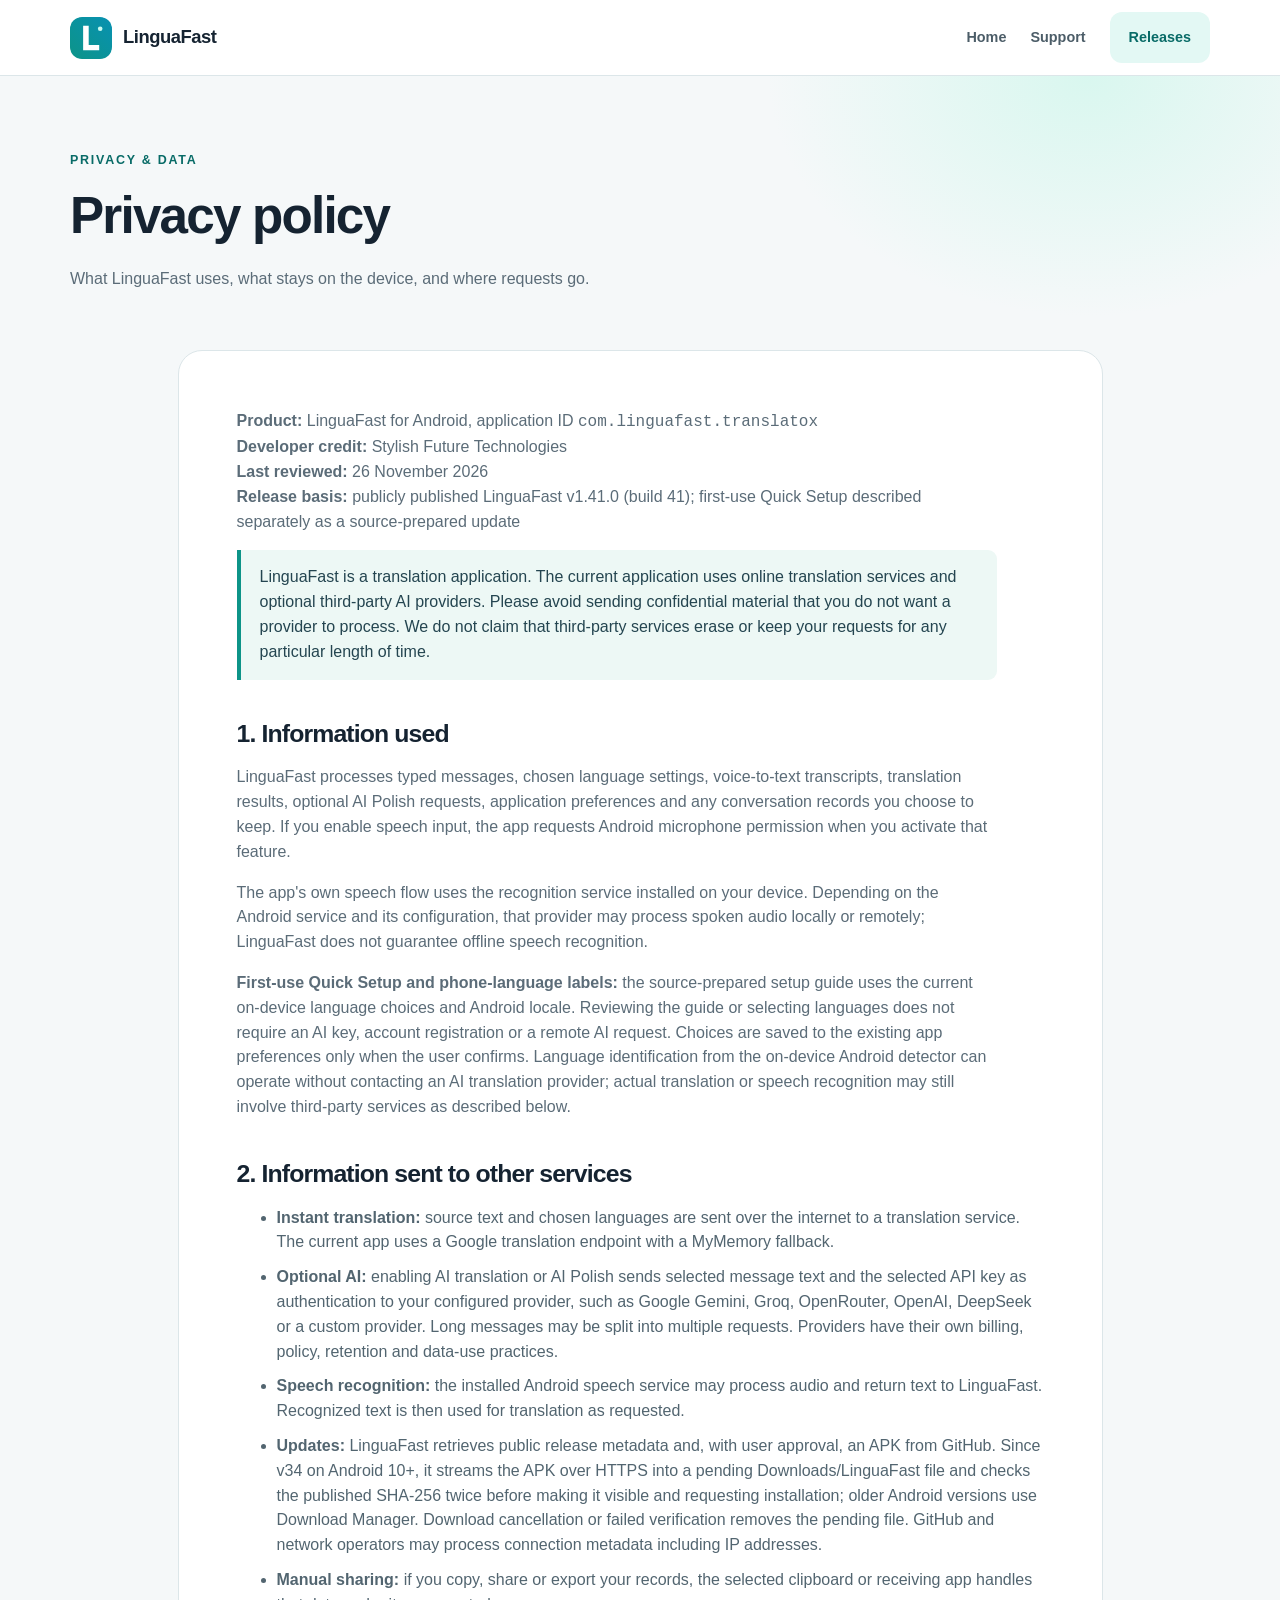
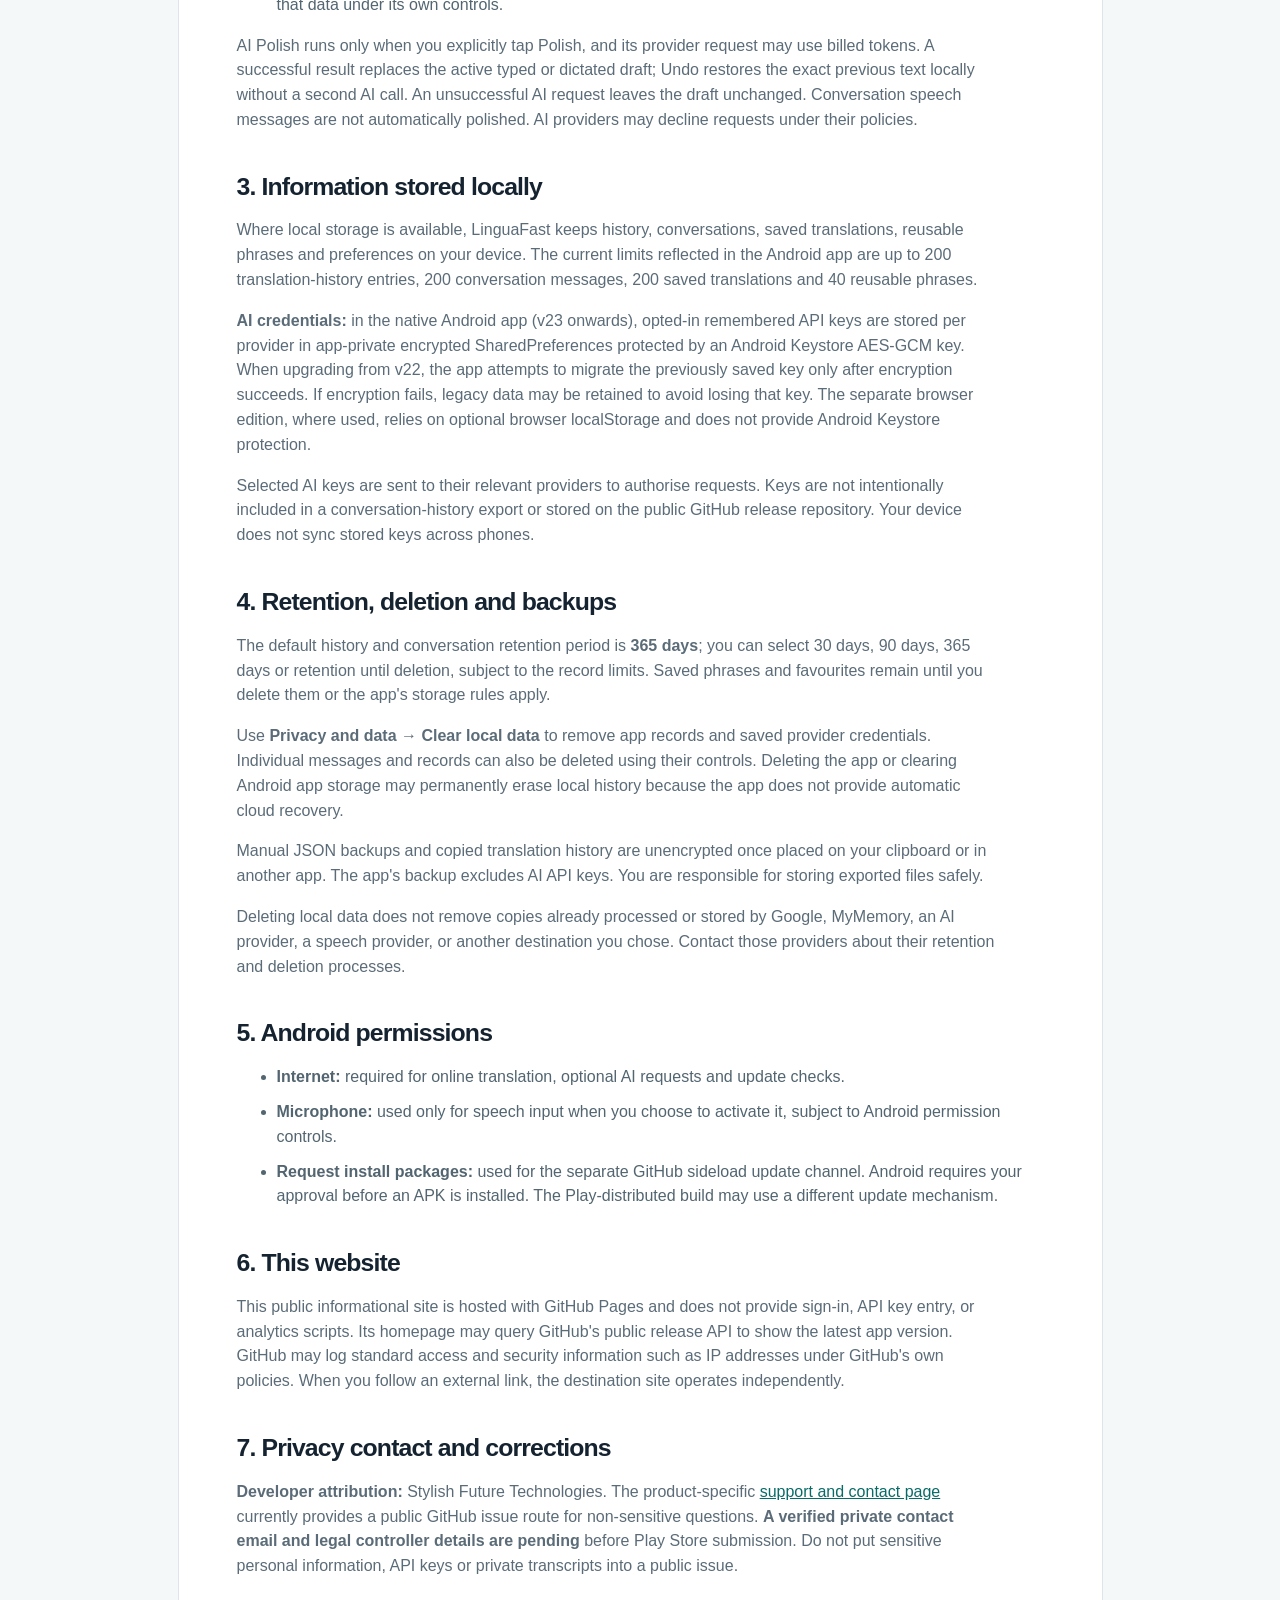
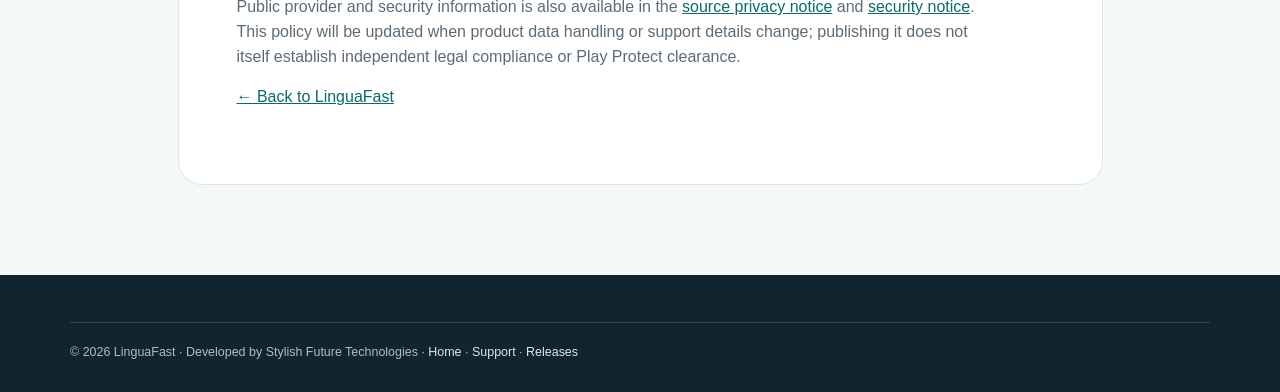
==== commit 6b49cc02: "Sync LinguaFast website privacy.html with canonical published v41 and guided setup help" ====
--- a/docs/privacy.html
+++ b/docs/privacy.html
@@ -8,11 +8,12 @@
 <header class="site-head"><div class="container head-inner"><a class="identity" href="./"><img src="favicon.svg" width="42" height="42" alt="">LinguaFast</a><nav class="site-nav" aria-label="Navigation"><a href="./">Home</a><a href="support.html">Support</a><a href="https://github.com/madbit1/linguafast-updates/releases/latest" class="nav-cta">Releases</a></nav></div></header>
 <main id="main"><section class="page-hero"><div class="container"><div class="eyebrow">Privacy &amp; data</div><h1>Privacy policy</h1><p>What LinguaFast uses, what stays on the device, and where requests go.</p></div></section>
 <article class="prose container">
-<p><strong>Product:</strong> LinguaFast for Android, application ID <code>com.linguafast.translatox</code><br><strong>Developer credit:</strong> Stylish Future Technologies<br><strong>Last reviewed:</strong> 21 November 2026<br><strong>Release basis:</strong> publicly published LinguaFast v1.36.0 (build 36)</p>
+<p><strong>Product:</strong> LinguaFast for Android, application ID <code>com.linguafast.translatox</code><br><strong>Developer credit:</strong> Stylish Future Technologies<br><strong>Last reviewed:</strong> 26 November 2026<br><strong>Release basis:</strong> publicly published LinguaFast v1.41.0 (build 41); first-use Quick Setup described separately as a source-prepared update</p>
 <p class="note">LinguaFast is a translation application. The current application uses online translation services and optional third-party AI providers. Please avoid sending confidential material that you do not want a provider to process. We do not claim that third-party services erase or keep your requests for any particular length of time.</p>
 <h2 id="collected">1. Information used</h2>
 <p>LinguaFast processes typed messages, chosen language settings, voice-to-text transcripts, translation results, optional AI Polish requests, application preferences and any conversation records you choose to keep. If you enable speech input, the app requests Android microphone permission when you activate that feature.</p>
 <p>The app's own speech flow uses the recognition service installed on your device. Depending on the Android service and its configuration, that provider may process spoken audio locally or remotely; LinguaFast does not guarantee offline speech recognition.</p>
+<p><strong>First-use Quick Setup and phone-language labels:</strong> the source-prepared setup guide uses the current on-device language choices and Android locale. Reviewing the guide or selecting languages does not require an AI key, account registration or a remote AI request. Choices are saved to the existing app preferences only when the user confirms. Language identification from the on-device Android detector can operate without contacting an AI translation provider; actual translation or speech recognition may still involve third-party services as described below.</p>
 <h2 id="services">2. Information sent to other services</h2>
 <ul>
 <li><strong>Instant translation:</strong> source text and chosen languages are sent over the internet to a translation service. The current app uses a Google translation endpoint with a MyMemory fallback.</li>
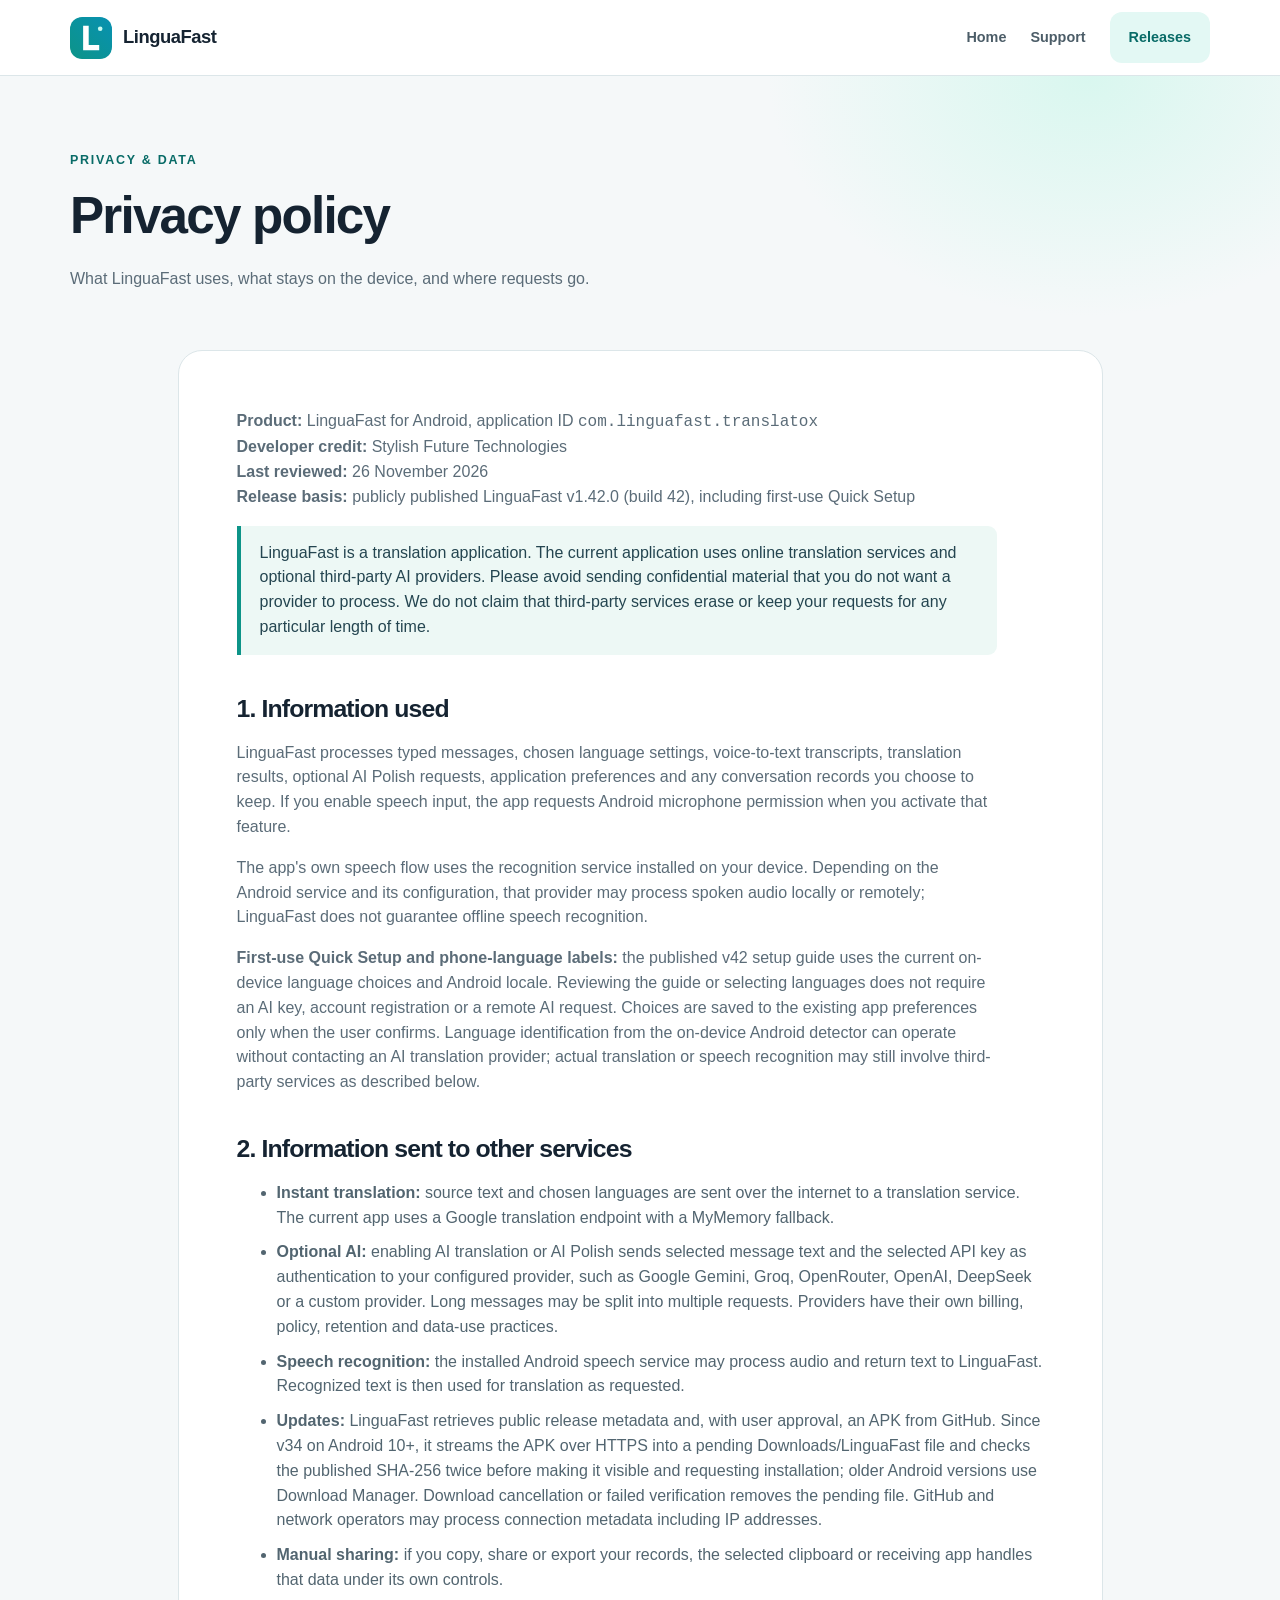
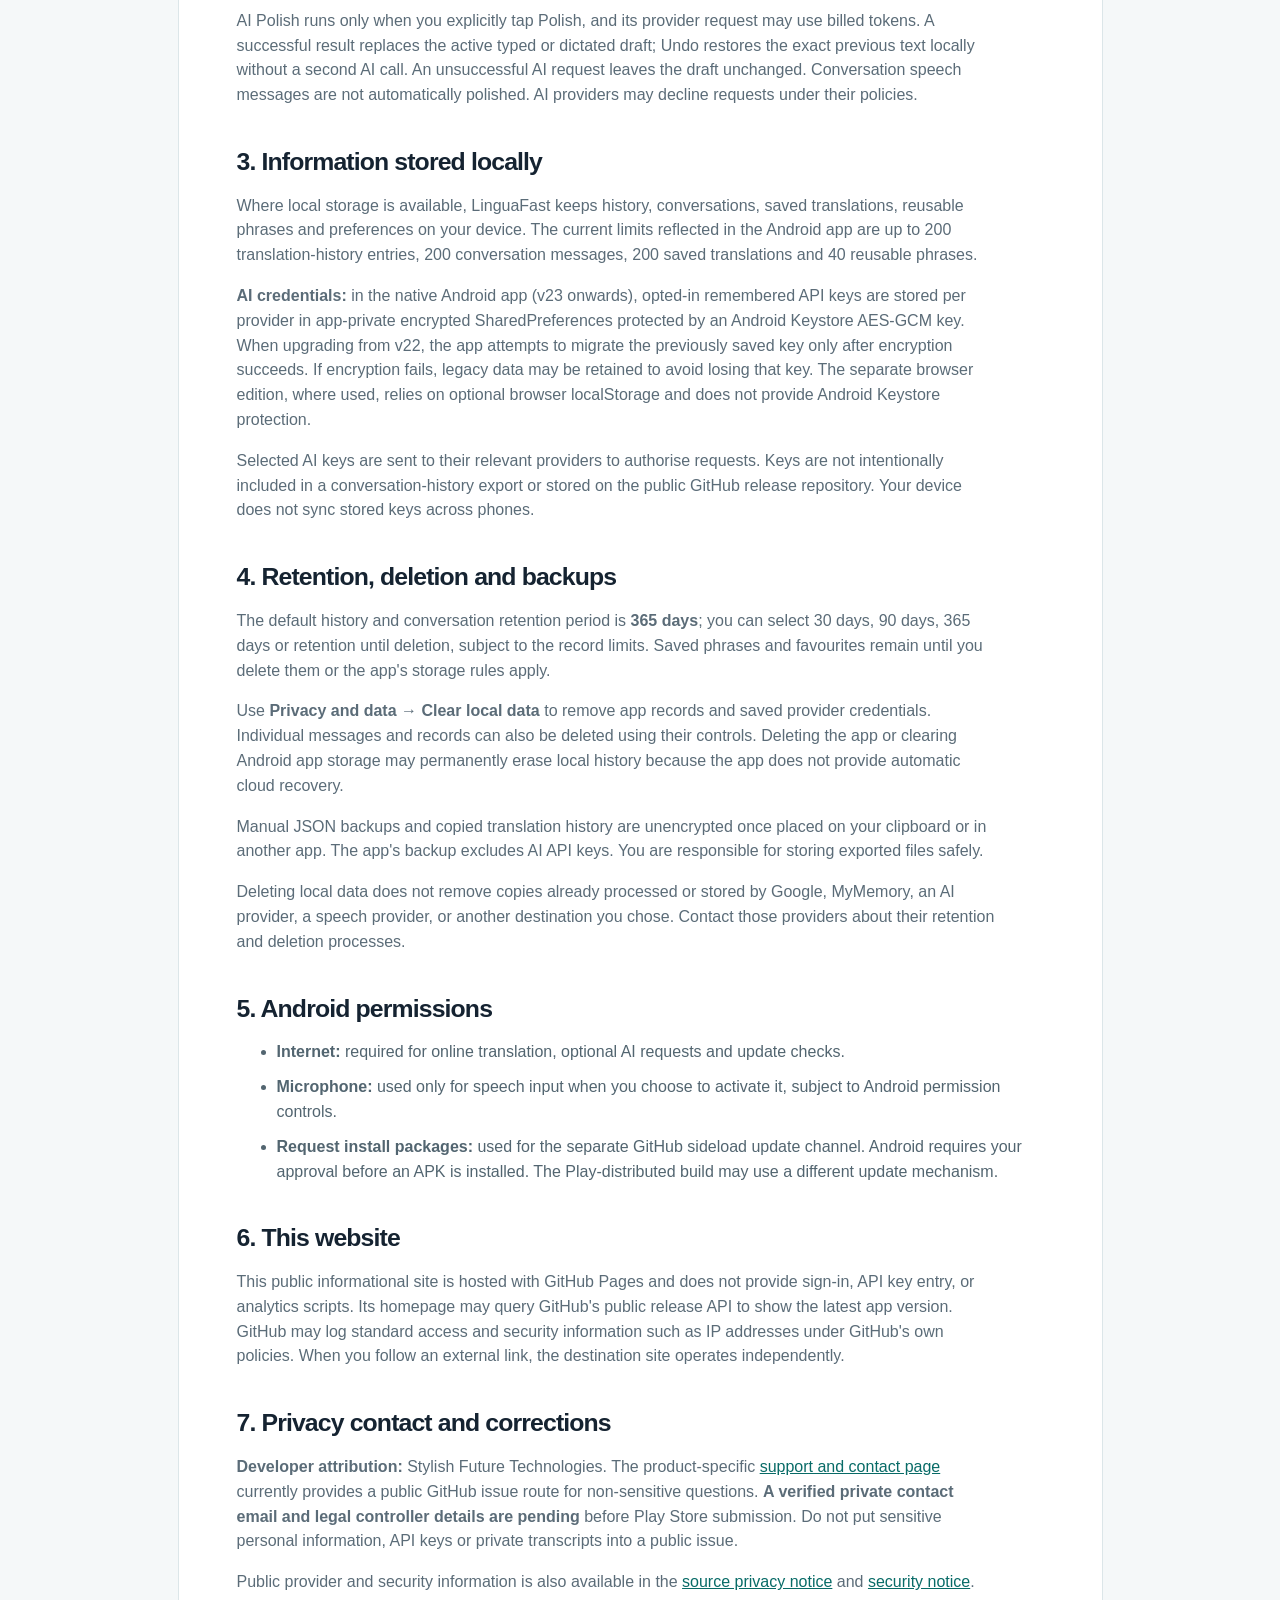
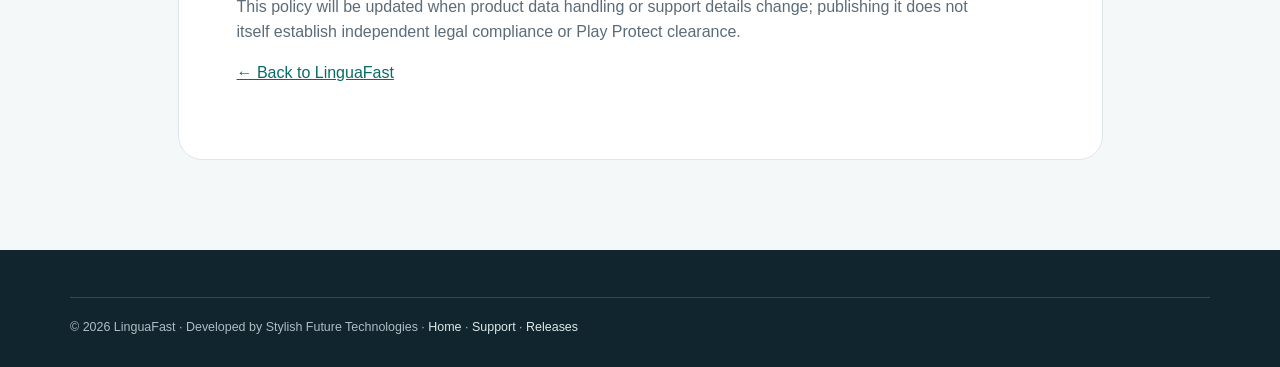
==== commit 4eb947e8: "Synchronize public update-site docs to published v42 and Quick Setup" ====
--- a/docs/privacy.html
+++ b/docs/privacy.html
@@ -8,12 +8,12 @@
 <header class="site-head"><div class="container head-inner"><a class="identity" href="./"><img src="favicon.svg" width="42" height="42" alt="">LinguaFast</a><nav class="site-nav" aria-label="Navigation"><a href="./">Home</a><a href="support.html">Support</a><a href="https://github.com/madbit1/linguafast-updates/releases/latest" class="nav-cta">Releases</a></nav></div></header>
 <main id="main"><section class="page-hero"><div class="container"><div class="eyebrow">Privacy &amp; data</div><h1>Privacy policy</h1><p>What LinguaFast uses, what stays on the device, and where requests go.</p></div></section>
 <article class="prose container">
-<p><strong>Product:</strong> LinguaFast for Android, application ID <code>com.linguafast.translatox</code><br><strong>Developer credit:</strong> Stylish Future Technologies<br><strong>Last reviewed:</strong> 26 November 2026<br><strong>Release basis:</strong> publicly published LinguaFast v1.41.0 (build 41); first-use Quick Setup described separately as a source-prepared update</p>
+<p><strong>Product:</strong> LinguaFast for Android, application ID <code>com.linguafast.translatox</code><br><strong>Developer credit:</strong> Stylish Future Technologies<br><strong>Last reviewed:</strong> 26 November 2026<br><strong>Release basis:</strong> publicly published LinguaFast v1.42.0 (build 42), including first-use Quick Setup</p>
 <p class="note">LinguaFast is a translation application. The current application uses online translation services and optional third-party AI providers. Please avoid sending confidential material that you do not want a provider to process. We do not claim that third-party services erase or keep your requests for any particular length of time.</p>
 <h2 id="collected">1. Information used</h2>
 <p>LinguaFast processes typed messages, chosen language settings, voice-to-text transcripts, translation results, optional AI Polish requests, application preferences and any conversation records you choose to keep. If you enable speech input, the app requests Android microphone permission when you activate that feature.</p>
 <p>The app's own speech flow uses the recognition service installed on your device. Depending on the Android service and its configuration, that provider may process spoken audio locally or remotely; LinguaFast does not guarantee offline speech recognition.</p>
-<p><strong>First-use Quick Setup and phone-language labels:</strong> the source-prepared setup guide uses the current on-device language choices and Android locale. Reviewing the guide or selecting languages does not require an AI key, account registration or a remote AI request. Choices are saved to the existing app preferences only when the user confirms. Language identification from the on-device Android detector can operate without contacting an AI translation provider; actual translation or speech recognition may still involve third-party services as described below.</p>
+<p><strong>First-use Quick Setup and phone-language labels:</strong> the published v42 setup guide uses the current on-device language choices and Android locale. Reviewing the guide or selecting languages does not require an AI key, account registration or a remote AI request. Choices are saved to the existing app preferences only when the user confirms. Language identification from the on-device Android detector can operate without contacting an AI translation provider; actual translation or speech recognition may still involve third-party services as described below.</p>
 <h2 id="services">2. Information sent to other services</h2>
 <ul>
 <li><strong>Instant translation:</strong> source text and chosen languages are sent over the internet to a translation service. The current app uses a Google translation endpoint with a MyMemory fallback.</li>
